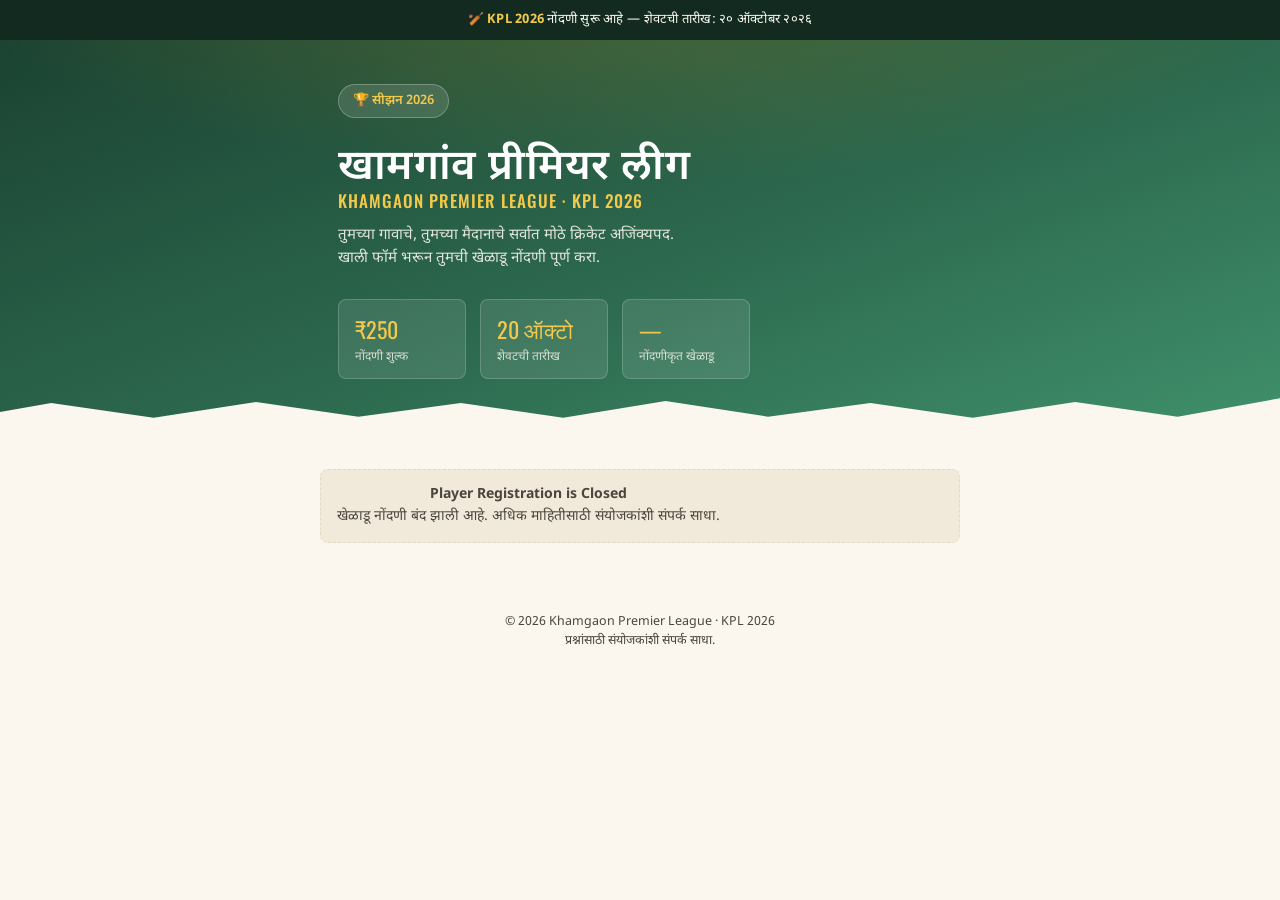
==== index.html @ 87bbe3e8 "KPL2026 website file" ====
<!DOCTYPE html>
<html lang="mr">
<head>
<meta charset="UTF-8">
<meta name="viewport" content="width=device-width, initial-scale=1.0">
<title>खामगांव प्रीमियर लीग 2026 (KPL 2026) — खेळाडू नोंदणी</title>
<meta name="description" content="KPL 2026 खेळाडू ऑनलाइन नोंदणी — खामगांव प्रीमियर लीग">
<link rel="icon" href="data:image/svg+xml,%3Csvg xmlns='http://www.w3.org/2000/svg' viewBox='0 0 100 100'%3E%3Ctext y='.9em' font-size='90'%3E🏏%3C/text%3E%3C/svg%3E">
<link rel="stylesheet" href="style.css">
</head>
<body>

<div class="topbar">🏏 <strong>KPL 2026</strong> नोंदणी सुरू आहे — शेवटची तारीख: २० ऑक्टोबर २०२६</div>

<header class="hero">
  <div class="container">
    <span class="hero-badge">🏆 सीझन 2026</span>
    <h1 class="hero-title">
      खामगांव प्रीमियर लीग
      <span class="en">KHAMGAON PREMIER LEAGUE · KPL 2026</span>
    </h1>
    <p class="hero-sub">तुमच्या गावाचे, तुमच्या मैदानाचे सर्वात मोठे क्रिकेट अजिंक्यपद. खाली फॉर्म भरून तुमची खेळाडू नोंदणी पूर्ण करा.</p>
    <div class="hero-stats">
      <div class="hero-stat"><div class="num">₹250</div><div class="label">नोंदणी शुल्क</div></div>
      <div class="hero-stat"><div class="num" id="heroDeadline">20 ऑक्टो</div><div class="label">शेवटची तारीख</div></div>
      <div class="hero-stat"><div class="num" id="heroCount">—</div><div class="label">नोंदणीकृत खेळाडू</div></div>
    </div>
  </div>
</header>

<main class="container section">

  <!-- Registration closed banner (shown/hidden by script.js) -->
  <div class="banner banner-closed" id="closedBanner" style="display:none;">
    <div>
      <strong>Player Registration is Closed</strong><br>
      खेळाडू नोंदणी बंद झाली आहे. अधिक माहितीसाठी संयोजकांशी संपर्क साधा.
    </div>
  </div>

  <!-- ================= FORM CARD ================= -->
  <section class="card" id="formCard">
    <div class="card-title">खेळाडू नोंदणी फॉर्म <span class="en">PLAYER REGISTRATION FORM</span></div>
    <p class="card-desc">सर्व माहिती अचूक भरा. * चिन्हांकित सर्व रकाने आवश्यक आहेत.</p>

    <div class="stepper">
      <div class="step active" data-step="1"></div>
      <div class="step" data-step="2"></div>
      <div class="step" data-step="3"></div>
    </div>
    <div class="step-labels">
      <span>खेळाडू माहिती</span>
      <span>पेमेंट</span>
      <span>फोटो अपलोड</span>
    </div>

    <div class="banner banner-error" id="formError" style="display:none;"></div>

    <form id="regForm" novalidate>

      <!-- STEP 1: player details -->
      <div class="form-step" data-step="1">
        <div class="field" data-field="playerName">
          <label>खेळाडूचे पूर्ण नाव <span class="en">Player Name</span> *</label>
          <input type="text" name="playerName" placeholder="उदा. रोहन देशमुख" autocomplete="name">
          <div class="field-error">कृपया खेळाडूचे पूर्ण नाव टाका.</div>
        </div>

        <div class="field" data-field="mobile">
          <label>मोबाईल नंबर <span class="en">Mobile Number</span> *</label>
          <input type="tel" name="mobile" placeholder="10 अंकी मोबाईल नंबर" maxlength="10" inputmode="numeric" autocomplete="tel">
          <div class="field-hint">हा नंबर एकदाच नोंदणीसाठी वापरता येईल.</div>
          <div class="field-error">कृपया वैध 10 अंकी मोबाईल नंबर टाका.</div>
        </div>

        <div class="field" data-field="age">
          <label>वय <span class="en">Age</span> *</label>
          <input type="number" name="age" placeholder="उदा. 22" min="8" max="65" inputmode="numeric">
          <div class="field-error">कृपया वैध वय टाका (8 ते 65 दरम्यान).</div>
        </div>

        <div class="field" data-field="role">
          <label>खेळण्याची भूमिका <span class="en">Playing Role</span> *</label>
          <div class="role-grid">
            <label class="role-option"><input type="radio" name="role" value="Batsman"> 🏏 बॅट्समन</label>
            <label class="role-option"><input type="radio" name="role" value="Bowler"> 🎯 बॉलर</label>
            <label class="role-option"><input type="radio" name="role" value="All Rounder"> 🌟 ऑल राऊंडर</label>
            <label class="role-option"><input type="radio" name="role" value="Wicket Keeper"> 🧤 विकेट कीपर</label>
            <label class="role-option"><input type="radio" name="role" value="Fielder"> 🏃 फिल्डर</label>
          </div>
          <div class="field-error">कृपया एक भूमिका निवडा.</div>
        </div>

        <div class="field" data-field="village">
          <label>गाव <span class="en">Village</span> *</label>
          <input type="text" name="village" placeholder="उदा. खामगांव">
          <div class="field-error">कृपया गावाचे नाव टाका.</div>
        </div>

        <div class="field" data-field="tshirt">
          <label>टी-शर्ट साईज <span class="en">T-Shirt Size</span> *</label>
          <select name="tshirt">
            <option value="">-- साईज निवडा --</option>
            <option value="S">S</option>
            <option value="M">M</option>
            <option value="L">L</option>
            <option value="XL">XL</option>
            <option value="XXL">XXL</option>
            <option value="3XL">3XL</option>
          </select>
          <div class="field-error">कृपया टी-शर्ट साईज निवडा.</div>
        </div>

        <button type="button" class="btn btn-primary" id="toStep2">पुढे: पेमेंट &nbsp;→</button>
      </div>

      <!-- STEP 2: payment -->
      <div class="form-step" data-step="2" style="display:none;">
        <div class="card pay-card">
          <div class="card-title" style="color:var(--cream);">नोंदणी शुल्क भरा <span class="en" style="color:rgba(251,247,238,0.75);">Registration Fee</span></div>
          <div class="pay-amount"><span class="rupee">₹</span>250</div>
          <div style="text-align:center;">
            <div class="qr-wrap">
              <img id="qrImg" alt="KPL 2026 payment QR code" width="190" height="190">
            </div>
          </div>
          <div class="upi-id">
            <span id="upiIdText">kunalgoregaonkar2006-1@oksbi</span>
            <button type="button" class="copy-btn" id="copyUpiBtn">कॉपी</button>
          </div>
          <p style="font-size:12.5px; color:rgba(251,247,238,0.8); margin-top:14px;">वरील QR स्कॅन करा किंवा UPI आयडी वापरून ₹250 पाठवा, नंतर पेमेंटचा स्क्रीनशॉट पुढील स्टेपमध्ये अपलोड करा.</p>
        </div>
        <div class="btn-row">
          <button type="button" class="btn btn-secondary" id="backTo1">← मागे</button>
          <button type="button" class="btn btn-primary" id="toStep3">पेमेंट झाले, पुढे जा →</button>
        </div>
      </div>

      <!-- STEP 3: uploads -->
      <div class="form-step" data-step="3" style="display:none;">
        <div class="field" data-field="photo">
          <label>खेळाडूचा फोटो <span class="en">Player Photo</span> *</label>
          <div class="upload-box" id="photoBox">
            <input type="file" accept="image/*" name="photo" id="photoInput">
            <div class="upload-icon">📷</div>
            <div class="upload-text">फोटो निवडण्यासाठी टॅप करा</div>
          </div>
          <div class="upload-preview" id="photoPreview"><img alt="Player photo preview"></div>
          <div class="field-error">कृपया खेळाडूचा फोटो अपलोड करा.</div>
        </div>

        <div class="field" data-field="payment">
          <label>पेमेंट स्क्रीनशॉट <span class="en">Payment Screenshot</span> *</label>
          <div class="upload-box" id="paymentBox">
            <input type="file" accept="image/*" name="payment" id="paymentInput">
            <div class="upload-icon">🧾</div>
            <div class="upload-text">पेमेंट स्क्रीनशॉट निवडण्यासाठी टॅप करा</div>
          </div>
          <div class="upload-preview" id="paymentPreview"><img alt="Payment screenshot preview"></div>
          <div class="field-error">कृपया पेमेंट स्क्रीनशॉट अपलोड करा.</div>
        </div>

        <div class="btn-row">
          <button type="button" class="btn btn-secondary" id="backTo2">← मागे</button>
          <button type="submit" class="btn btn-primary" id="submitBtn">
            <span id="submitLabel">नोंदणी सबमिट करा</span>
          </button>
        </div>
      </div>
    </form>
  </section>

  <!-- ================= SUCCESS CARD ================= -->
  <section class="card" id="successCard" style="display:none;">
    <div class="success-wrap">
      <div class="success-icon">✓</div>
      <div class="card-title" style="text-align:center;">Registration Successful</div>
      <p style="color:var(--ink-soft); text-align:center; margin-top:6px;">तुमची KPL 2026 खेळाडू नोंदणी यशस्वी झाली आहे.</p>
      <div class="success-id" id="successRegId">KPL2026-000</div>
      <div>
        <div class="success-row"><span class="k">खेळाडूचे नाव</span><span class="v" id="successName">—</span></div>
        <div class="success-row"><span class="k">स्पर्धा</span><span class="v">खामगांव प्रीमियर लीग 2026</span></div>
        <div class="success-row"><span class="k">नोंदणी शुल्क</span><span class="v">₹250</span></div>
      </div>
    </div>
  </section>

</main>

<footer class="footer">
  © 2026 Khamgaon Premier League · KPL 2026<br>
  प्रश्नांसाठी संयोजकांशी संपर्क साधा.
</footer>

<script src="script.js"></script>
</body>
</html>
---- style.css ----
/* =========================================================
   KPL 2026 — Khamgaon Premier League
   Design tokens
   Palette: pitch green (#1B4332 / #2D6A4F), trophy gold (#D4A017),
   ball-seam red (#B3211E), stadium cream (#FBF7EE), ink (#151515)
   Type: 'Oswald' for scoreboard-style headings, 'Noto Sans' /
   'Noto Sans Devanagari' for bilingual body copy.
   ========================================================= */

@import url('https://fonts.googleapis.com/css2?family=Oswald:wght@400;500;600;700&family=Noto+Sans:wght@400;500;600;700&family=Noto+Sans+Devanagari:wght@400;500;600;700&display=swap');

:root {
  --pitch-dark: #122A1F;
  --pitch: #1B4332;
  --turf: #2D6A4F;
  --turf-light: #40916C;
  --gold: #D4A017;
  --gold-light: #F2C94C;
  --ball-red: #B3211E;
  --cream: #FBF7EE;
  --cream-dim: #F1EADA;
  --ink: #171512;
  --ink-soft: #4A463E;
  --line: #E4DAC4;
  --white: #FFFFFF;
  --shadow: 0 10px 30px rgba(18, 42, 31, 0.14);
  --radius: 14px;
  --radius-sm: 8px;
}

* { box-sizing: border-box; }

html { scroll-behavior: smooth; }

body {
  margin: 0;
  background: var(--cream);
  color: var(--ink);
  font-family: 'Noto Sans Devanagari', 'Noto Sans', sans-serif;
  line-height: 1.55;
  -webkit-font-smoothing: antialiased;
}

img { max-width: 100%; display: block; }

.heading, h1, h2, h3 {
  font-family: 'Oswald', 'Noto Sans Devanagari', sans-serif;
  font-weight: 600;
  letter-spacing: 0.01em;
  color: var(--pitch-dark);
  margin: 0;
}

a { color: inherit; }

button { font-family: inherit; cursor: pointer; }

.container {
  max-width: 640px;
  margin: 0 auto;
  padding: 0 18px;
}

/* ---------- Top bar ---------- */
.topbar {
  background: var(--pitch-dark);
  color: var(--cream);
  padding: 10px 0;
  font-size: 13px;
  text-align: center;
  letter-spacing: 0.02em;
}
.topbar strong { color: var(--gold-light); }

/* ---------- Hero ---------- */
.hero {
  position: relative;
  background:
    radial-gradient(1200px 400px at 50% -100px, rgba(212,160,23,0.25), transparent 60%),
    linear-gradient(160deg, var(--pitch) 0%, var(--turf) 55%, var(--turf-light) 100%);
  color: var(--cream);
  padding: 44px 0 64px;
  overflow: hidden;
}

.hero::after {
  content: "";
  position: absolute;
  inset: auto 0 -1px 0;
  height: 46px;
  background: var(--cream);
  clip-path: polygon(0 100%, 100% 100%, 100% 0, 92% 40%, 84% 8%, 76% 42%, 68% 10%, 60% 40%, 52% 6%, 44% 42%, 36% 10%, 28% 40%, 20% 8%, 12% 42%, 4% 10%, 0 30%);
}

.hero .container { position: relative; z-index: 1; }

.hero-badge {
  display: inline-flex;
  align-items: center;
  gap: 8px;
  background: rgba(255,255,255,0.12);
  border: 1px solid rgba(255,255,255,0.25);
  color: var(--gold-light);
  padding: 6px 14px;
  border-radius: 999px;
  font-size: 13px;
  font-weight: 600;
  margin-bottom: 18px;
}

.hero-title {
  font-size: 34px;
  line-height: 1.15;
  color: var(--white);
  margin-bottom: 6px;
}

.hero-title .en {
  display: block;
  font-size: 17px;
  font-weight: 500;
  color: var(--gold-light);
  margin-top: 6px;
  font-family: 'Oswald', sans-serif;
  letter-spacing: 0.06em;
}

.hero-sub {
  color: rgba(251,247,238,0.88);
  max-width: 46ch;
  margin-top: 14px;
  font-size: 15px;
}

.hero-stats {
  display: flex;
  gap: 14px;
  margin-top: 28px;
  flex-wrap: wrap;
}

.hero-stat {
  background: rgba(255,255,255,0.1);
  border: 1px solid rgba(255,255,255,0.18);
  border-radius: var(--radius-sm);
  padding: 12px 16px;
  min-width: 128px;
}

.hero-stat .num {
  font-family: 'Oswald', sans-serif;
  font-size: 22px;
  color: var(--gold-light);
}

.hero-stat .label {
  font-size: 12px;
  color: rgba(251,247,238,0.8);
  margin-top: 2px;
}

/* ---------- Sections ---------- */
.section { padding: 26px 0; }

.card {
  background: var(--white);
  border: 1px solid var(--line);
  border-radius: var(--radius);
  box-shadow: var(--shadow);
  padding: 22px;
  margin-bottom: 20px;
}

.card-title {
  font-size: 20px;
  margin-bottom: 4px;
}

.card-title .en {
  display: block;
  font-size: 12px;
  font-weight: 500;
  color: var(--ink-soft);
  text-transform: none;
  font-family: 'Oswald', sans-serif;
  letter-spacing: 0.06em;
  margin-top: 2px;
}

.card-desc {
  color: var(--ink-soft);
  font-size: 14px;
  margin-bottom: 16px;
}

/* ---------- Stepper ---------- */
.stepper {
  display: flex;
  gap: 6px;
  margin-bottom: 22px;
}

.step {
  flex: 1;
  height: 4px;
  border-radius: 4px;
  background: var(--line);
  position: relative;
  overflow: hidden;
}

.step.active, .step.done { background: var(--turf); }

.step-labels {
  display: flex;
  justify-content: space-between;
  font-size: 11px;
  color: var(--ink-soft);
  margin-top: -14px;
  margin-bottom: 20px;
}

/* ---------- Form ---------- */
.field { margin-bottom: 18px; }

.field label {
  display: block;
  font-size: 14px;
  font-weight: 600;
  margin-bottom: 6px;
  color: var(--ink);
}

.field label .en {
  font-weight: 500;
  color: var(--ink-soft);
  font-size: 12px;
  margin-left: 4px;
}

.field input[type="text"],
.field input[type="tel"],
.field input[type="number"],
.field select {
  width: 100%;
  padding: 13px 14px;
  border: 1.5px solid var(--line);
  border-radius: var(--radius-sm);
  font-size: 15px;
  background: var(--cream-dim);
  color: var(--ink);
  transition: border-color 0.15s, background 0.15s;
}

.field input:focus, .field select:focus {
  outline: none;
  border-color: var(--turf);
  background: var(--white);
}

.field-hint { font-size: 12px; color: var(--ink-soft); margin-top: 5px; }
.field-error {
  font-size: 12.5px;
  color: var(--ball-red);
  margin-top: 6px;
  display: none;
  font-weight: 600;
}
.field.invalid input, .field.invalid select { border-color: var(--ball-red); background: #FBEAEA; }
.field.invalid .field-error { display: block; }

.role-grid {
  display: grid;
  grid-template-columns: repeat(2, 1fr);
  gap: 10px;
}

.role-option {
  border: 1.5px solid var(--line);
  background: var(--cream-dim);
  border-radius: var(--radius-sm);
  padding: 12px 10px;
  text-align: center;
  font-size: 13.5px;
  font-weight: 600;
  color: var(--ink);
}

.role-option input { display: none; }

.role-option.selected {
  border-color: var(--turf);
  background: rgba(45,106,79,0.1);
  color: var(--pitch-dark);
}

/* ---------- Upload ---------- */
.upload-box {
  border: 2px dashed var(--line);
  border-radius: var(--radius-sm);
  background: var(--cream-dim);
  padding: 20px;
  text-align: center;
  position: relative;
}

.upload-box.has-file { border-style: solid; border-color: var(--turf); }

.upload-box input[type="file"] {
  position: absolute;
  inset: 0;
  opacity: 0;
  cursor: pointer;
}

.upload-icon { font-size: 26px; margin-bottom: 6px; }
.upload-text { font-size: 13.5px; color: var(--ink-soft); }
.upload-preview {
  margin-top: 12px;
  max-height: 160px;
  border-radius: var(--radius-sm);
  overflow: hidden;
  display: none;
}
.upload-preview img { width: 100%; object-fit: cover; }

/* ---------- Payment card ---------- */
.pay-card {
  background: linear-gradient(160deg, var(--pitch-dark), var(--pitch));
  color: var(--cream);
  border: none;
}

.pay-amount {
  font-family: 'Oswald', sans-serif;
  font-size: 40px;
  color: var(--gold-light);
  margin: 4px 0 2px;
}

.pay-amount .rupee { font-size: 24px; vertical-align: 4px; margin-right: 2px; }

.qr-wrap {
  background: var(--white);
  border-radius: var(--radius-sm);
  padding: 14px;
  display: inline-block;
  margin: 16px 0;
}

.qr-wrap img { width: 190px; height: 190px; }

.upi-id {
  background: rgba(255,255,255,0.1);
  border: 1px solid rgba(255,255,255,0.2);
  border-radius: var(--radius-sm);
  padding: 10px 14px;
  font-size: 14px;
  font-family: 'Oswald', sans-serif;
  letter-spacing: 0.02em;
  display: flex;
  justify-content: space-between;
  align-items: center;
  gap: 10px;
}

.copy-btn {
  background: var(--gold);
  color: var(--pitch-dark);
  border: none;
  border-radius: 6px;
  padding: 6px 12px;
  font-size: 12.5px;
  font-weight: 700;
}

/* ---------- Buttons ---------- */
.btn {
  display: inline-flex;
  align-items: center;
  justify-content: center;
  gap: 8px;
  width: 100%;
  padding: 16px 20px;
  border-radius: var(--radius-sm);
  border: none;
  font-size: 16px;
  font-weight: 700;
  font-family: 'Oswald', 'Noto Sans Devanagari', sans-serif;
  letter-spacing: 0.02em;
  transition: transform 0.1s, box-shadow 0.15s, opacity 0.15s;
}

.btn:active { transform: scale(0.98); }

.btn-primary {
  background: var(--ball-red);
  color: var(--white);
  box-shadow: 0 8px 20px rgba(179,33,30,0.35);
}
.btn-primary:disabled { opacity: 0.55; box-shadow: none; }

.btn-secondary {
  background: transparent;
  color: var(--pitch-dark);
  border: 1.5px solid var(--line);
}

.btn-row { display: flex; gap: 10px; }
.btn-row .btn { flex: 1; }

/* ---------- Status messages ---------- */
.banner {
  border-radius: var(--radius-sm);
  padding: 14px 16px;
  font-size: 14px;
  margin-bottom: 18px;
  display: flex;
  gap: 10px;
  align-items: flex-start;
}
.banner-info { background: #E9F3EE; color: var(--pitch-dark); }
.banner-error { background: #FBEAEA; color: var(--ball-red); }
.banner-closed { background: var(--cream-dim); border: 1px dashed var(--line); color: var(--ink-soft); text-align: center; }

/* ---------- Success screen ---------- */
.success-wrap { text-align: center; padding: 10px 0 20px; }
.success-icon {
  width: 72px; height: 72px; border-radius: 50%;
  background: var(--turf); color: var(--white);
  font-size: 34px; display: flex; align-items: center; justify-content: center;
  margin: 0 auto 16px;
}
.success-id {
  font-family: 'Oswald', sans-serif;
  background: var(--cream-dim);
  border: 1.5px dashed var(--gold);
  border-radius: var(--radius-sm);
  padding: 14px;
  font-size: 20px;
  color: var(--pitch-dark);
  margin: 16px 0;
  letter-spacing: 0.03em;
}
.success-row {
  display: flex; justify-content: space-between;
  padding: 10px 0; border-bottom: 1px solid var(--line);
  font-size: 14px; text-align: left;
}
.success-row:last-child { border-bottom: none; }
.success-row .k { color: var(--ink-soft); }
.success-row .v { font-weight: 600; }

/* ---------- Loading spinner ---------- */
.spinner {
  width: 18px; height: 18px; border-radius: 50%;
  border: 2.5px solid rgba(255,255,255,0.4);
  border-top-color: var(--white);
  animation: spin 0.7s linear infinite;
}
@keyframes spin { to { transform: rotate(360deg); } }

/* ---------- Footer ---------- */
.footer {
  text-align: center;
  padding: 26px 18px 40px;
  color: var(--ink-soft);
  font-size: 12.5px;
}

/* ---------- Reduced motion ---------- */
@media (prefers-reduced-motion: reduce) {
  html { scroll-behavior: auto; }
  .spinner { animation: none; }
}

@media (min-width: 700px) {
  .hero-title { font-size: 42px; }
  .role-grid { grid-template-columns: repeat(3, 1fr); }
}
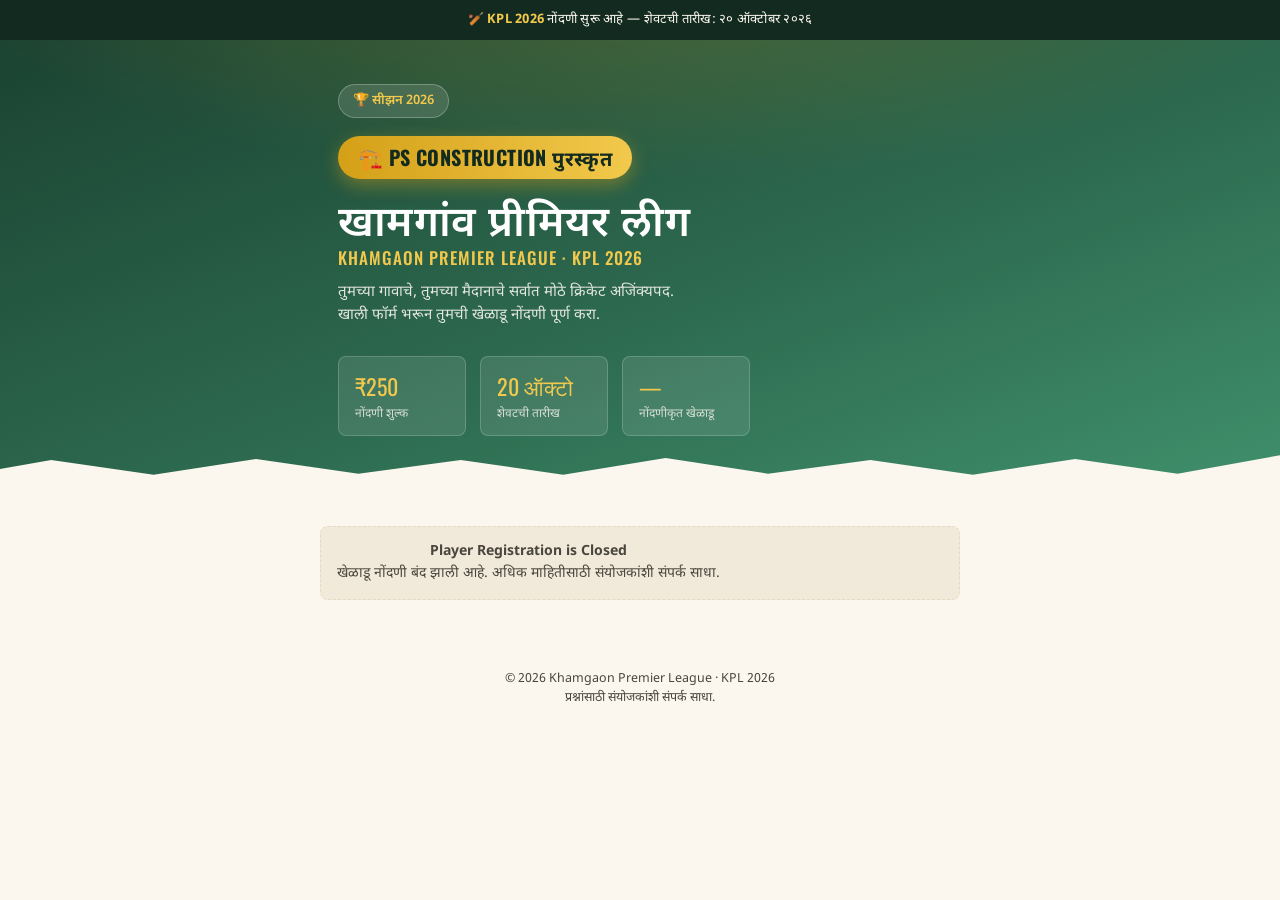
==== commit dbf25f1e: "Add PS Construction sponsor badge" ====
--- a/index.html
+++ b/index.html
@@ -16,6 +16,7 @@
   <div class="container">
     <span class="hero-badge">🏆 सीझन 2026</span>
     <h1 class="hero-title">
+      <span class="sponsor-eyebrow">🏗️ PS CONSTRUCTION पुरस्कृत</span>
       खामगांव प्रीमियर लीग
       <span class="en">KHAMGAON PREMIER LEAGUE · KPL 2026</span>
     </h1>
@@ -121,7 +122,7 @@
           <div class="pay-amount"><span class="rupee">₹</span>250</div>
           <div style="text-align:center;">
             <div class="qr-wrap">
-              <img id="qrImg" alt="KPL 2026 payment QR code" width="190" height="190">
+              <img id="qrImg" alt="KPL 2026 payment QR code" width="190" height="190" src="[data-uri]">
             </div>
           </div>
           <div class="upi-id">
@@ -160,6 +161,14 @@
           <div class="field-error">कृपया पेमेंट स्क्रीनशॉट अपलोड करा.</div>
         </div>
 
+        <div class="field" data-field="payConfirm" style="background:var(--cream-dim); border-radius:var(--radius-sm); padding:14px;">
+          <label style="display:flex; align-items:flex-start; gap:10px; cursor:pointer; margin-bottom:0;">
+            <input type="checkbox" id="payConfirmCheck" style="width:20px; height:20px; margin-top:2px; flex-shrink:0;">
+            <span>मी <strong>₹250</strong> पेमेंट केले आहे आणि वरती स्क्रीनशॉट अपलोड केला आहे. <span class="en">I confirm I have paid ₹250 and uploaded proof.</span></span>
+          </label>
+          <div class="field-error">सबमिट करण्याआधी वरची खात्री टिक करा.</div>
+        </div>
+
         <div class="btn-row">
           <button type="button" class="btn btn-secondary" id="backTo2">← मागे</button>
           <button type="submit" class="btn btn-primary" id="submitBtn">
@@ -174,8 +183,8 @@
   <section class="card" id="successCard" style="display:none;">
     <div class="success-wrap">
       <div class="success-icon">✓</div>
-      <div class="card-title" style="text-align:center;">Registration Successful</div>
-      <p style="color:var(--ink-soft); text-align:center; margin-top:6px;">तुमची KPL 2026 खेळाडू नोंदणी यशस्वी झाली आहे.</p>
+      <div class="card-title" style="text-align:center;">धन्यवाद! Thank You! 🎉</div>
+      <p style="color:var(--ink-soft); text-align:center; margin-top:6px;">तुमची KPL 2026 खेळाडू नोंदणी <strong>यशस्वीरित्या सेव्ह झाली आहे</strong>.<br>Your registration has been saved successfully.</p>
       <div class="success-id" id="successRegId">KPL2026-000</div>
       <div>
         <div class="success-row"><span class="k">खेळाडूचे नाव</span><span class="v" id="successName">—</span></div>
--- a/style.css
+++ b/style.css
@@ -72,7 +72,22 @@
 }
 .topbar strong { color: var(--gold-light); }
 
-/* ---------- Hero ---------- */
+.sponsor-eyebrow {
+  display: flex;
+  width: fit-content;
+  align-items: center;
+  gap: 9px;
+  background: linear-gradient(90deg, var(--gold), var(--gold-light));
+  color: var(--pitch-dark);
+  font-family: 'Oswald', 'Noto Sans Devanagari', sans-serif;
+  font-weight: 700;
+  font-size: 20px;
+  letter-spacing: 0.02em;
+  padding: 10px 20px;
+  border-radius: 999px;
+  margin-bottom: 14px;
+  box-shadow: 0 6px 18px rgba(212,160,23,0.45);
+}
 .hero {
   position: relative;
   background:
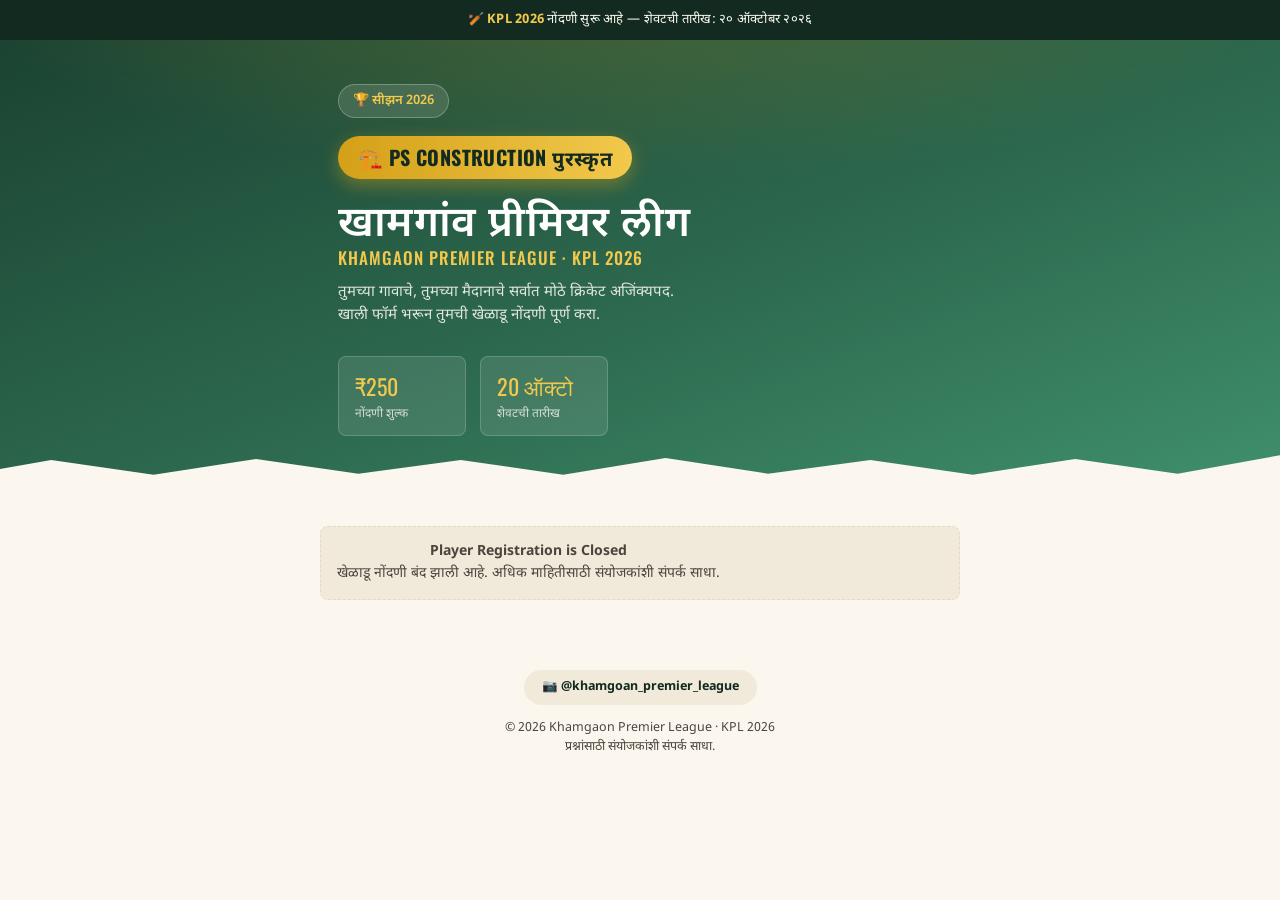
==== commit 1641eecc: "Add files via upload" ====
--- a/index.html
+++ b/index.html
@@ -24,7 +24,6 @@
     <div class="hero-stats">
       <div class="hero-stat"><div class="num">₹250</div><div class="label">नोंदणी शुल्क</div></div>
       <div class="hero-stat"><div class="num" id="heroDeadline">20 ऑक्टो</div><div class="label">शेवटची तारीख</div></div>
-      <div class="hero-stat"><div class="num" id="heroCount">—</div><div class="label">नोंदणीकृत खेळाडू</div></div>
     </div>
   </div>
 </header>
@@ -158,6 +157,7 @@
             <div class="upload-text">पेमेंट स्क्रीनशॉट निवडण्यासाठी टॅप करा</div>
           </div>
           <div class="upload-preview" id="paymentPreview"><img alt="Payment screenshot preview"></div>
+          <div class="field-hint">⚠️ हा तुमचा फोटो नसून, UPI पेमेंट झाल्याचा स्क्रीनशॉट असावा (₹250 दाखवणारा).</div>
           <div class="field-error">कृपया पेमेंट स्क्रीनशॉट अपलोड करा.</div>
         </div>
 
@@ -191,12 +191,16 @@
         <div class="success-row"><span class="k">स्पर्धा</span><span class="v">खामगांव प्रीमियर लीग 2026</span></div>
         <div class="success-row"><span class="k">नोंदणी शुल्क</span><span class="v">₹250</span></div>
       </div>
+      <p style="font-size:12.5px; color:var(--ink-soft); text-align:center; margin-top:14px; background:var(--cream-dim); padding:10px; border-radius:8px;">⏳ तुमचं पेमेंट संयोजकांकडून तपासलं जाईल. पडताळणी झाल्यावरच नोंदणी अंतिम (confirmed) मानली जाईल.</p>
     </div>
   </section>
 
 </main>
 
 <footer class="footer">
+  <a href="https://www.instagram.com/khamgoan_premier_league/" target="_blank" rel="noopener" style="display:inline-flex; align-items:center; gap:6px; color:var(--pitch-dark); text-decoration:none; font-weight:700; background:var(--cream-dim); padding:8px 18px; border-radius:999px; margin-bottom:14px;">
+    📷 @khamgoan_premier_league
+  </a><br>
   © 2026 Khamgaon Premier League · KPL 2026<br>
   प्रश्नांसाठी संयोजकांशी संपर्क साधा.
 </footer>
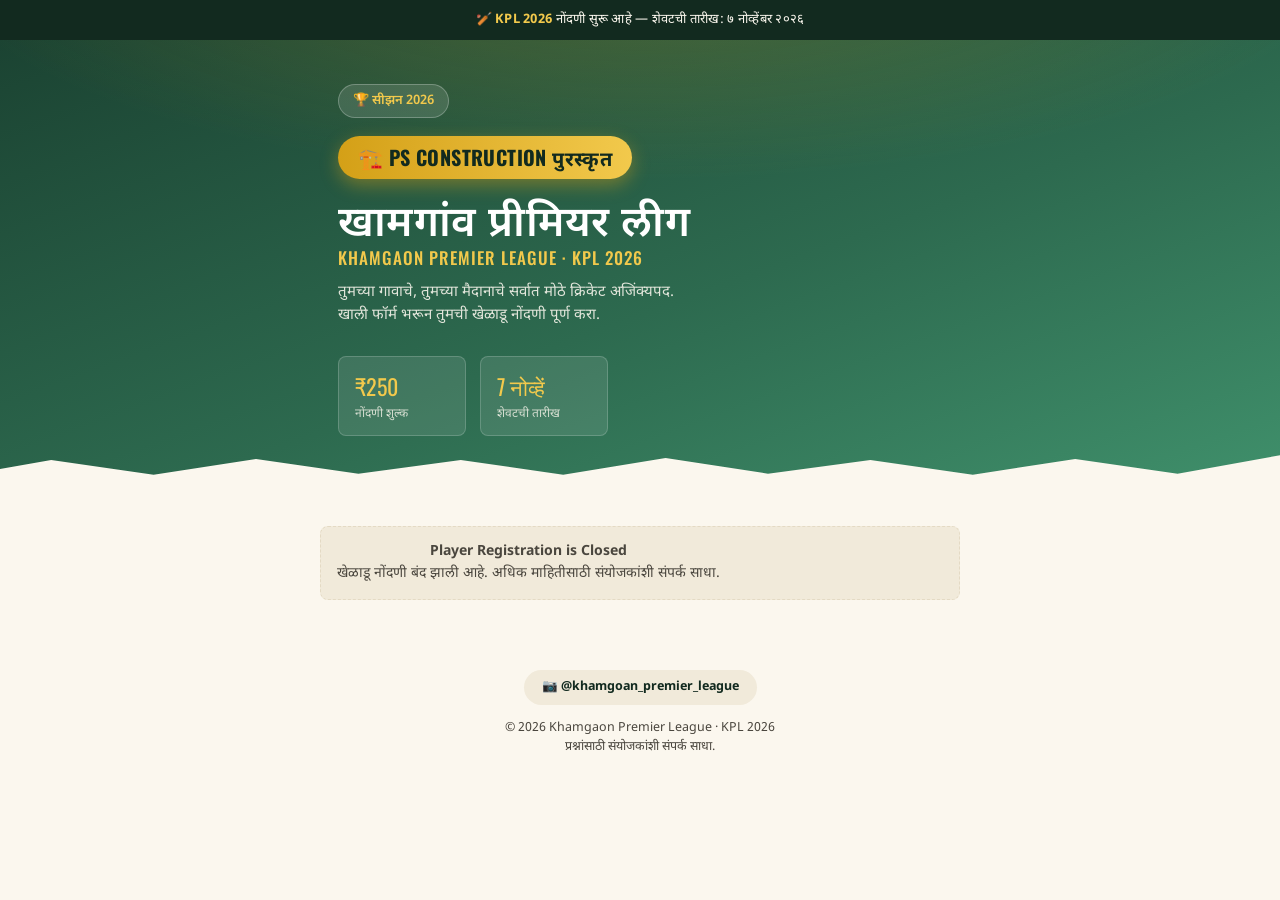
==== commit d345dd10: "Add files via upload" ====
--- a/index.html
+++ b/index.html
@@ -10,7 +10,7 @@
 </head>
 <body>
 
-<div class="topbar">🏏 <strong>KPL 2026</strong> नोंदणी सुरू आहे — शेवटची तारीख: २० ऑक्टोबर २०२६</div>
+<div class="topbar">🏏 <strong>KPL 2026</strong> नोंदणी सुरू आहे — शेवटची तारीख: <span id="topbarDeadline">७ नोव्हेंबर २०२६</span></div>
 
 <header class="hero">
   <div class="container">
@@ -23,7 +23,7 @@
     <p class="hero-sub">तुमच्या गावाचे, तुमच्या मैदानाचे सर्वात मोठे क्रिकेट अजिंक्यपद. खाली फॉर्म भरून तुमची खेळाडू नोंदणी पूर्ण करा.</p>
     <div class="hero-stats">
       <div class="hero-stat"><div class="num">₹250</div><div class="label">नोंदणी शुल्क</div></div>
-      <div class="hero-stat"><div class="num" id="heroDeadline">20 ऑक्टो</div><div class="label">शेवटची तारीख</div></div>
+      <div class="hero-stat"><div class="num" id="heroDeadline">7 नोव्हें</div><div class="label">शेवटची तारीख</div></div>
     </div>
   </div>
 </header>
@@ -185,7 +185,6 @@
       <div class="success-icon">✓</div>
       <div class="card-title" style="text-align:center;">धन्यवाद! Thank You! 🎉</div>
       <p style="color:var(--ink-soft); text-align:center; margin-top:6px;">तुमची KPL 2026 खेळाडू नोंदणी <strong>यशस्वीरित्या सेव्ह झाली आहे</strong>.<br>Your registration has been saved successfully.</p>
-      <div class="success-id" id="successRegId">KPL2026-000</div>
       <div>
         <div class="success-row"><span class="k">खेळाडूचे नाव</span><span class="v" id="successName">—</span></div>
         <div class="success-row"><span class="k">स्पर्धा</span><span class="v">खामगांव प्रीमियर लीग 2026</span></div>
